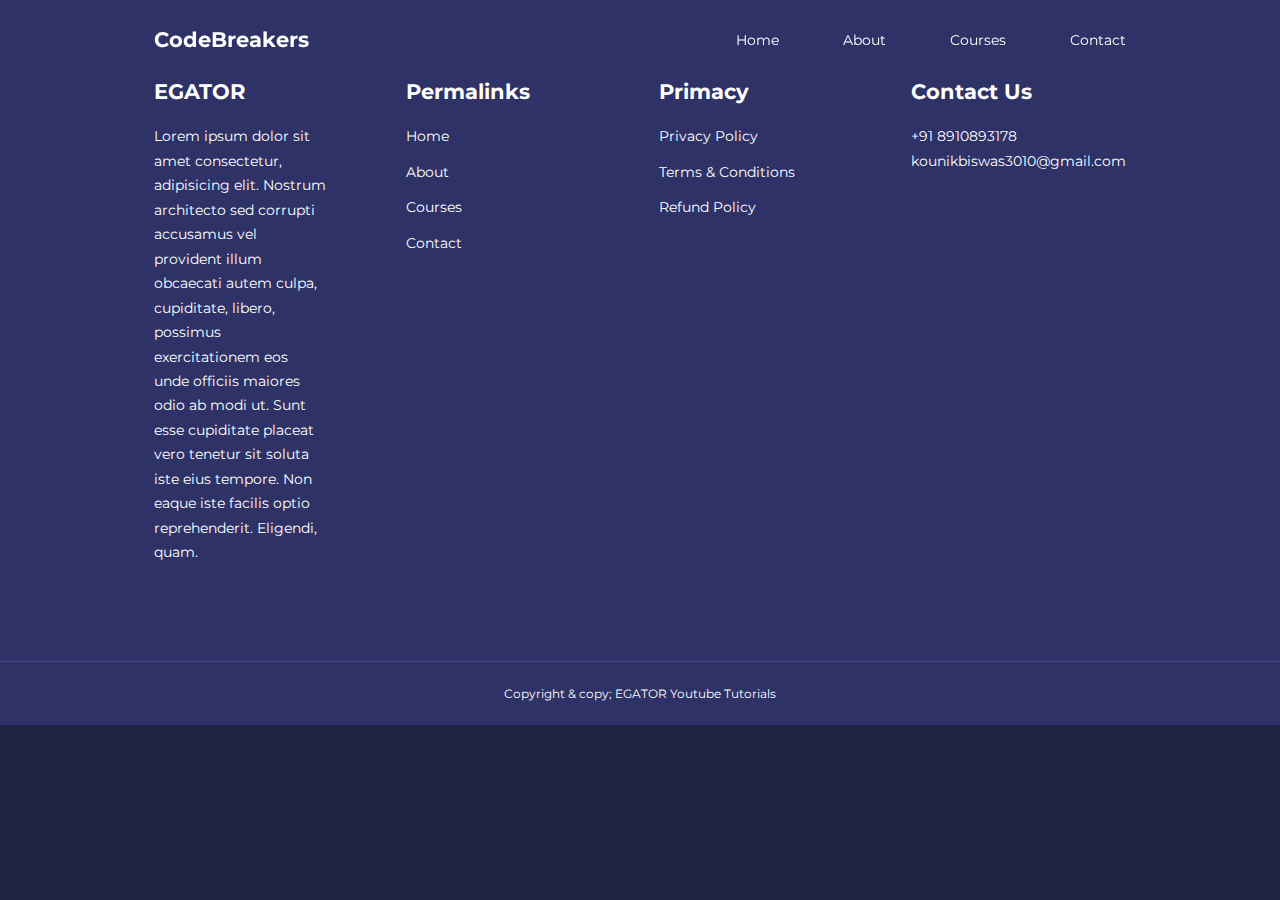
==== about.html @ e2b29040 "Educational Website" ====
<!DOCTYPE html>
<html lang="en">
<head>
    <meta charset="UTF-8">
    <meta name="viewport" content="width=device-width, initial-scale=1.0">
    
    <title>Educational Website</title>

     <!--Iconsout CDN-->

     <link rel="stylesheet" href="https://unicons.iconscout.com/release/v4.0.8/css/line.css">

     <!--Google Fonts (Montagu Slab)-->

     <link rel="preconnect" href="https://fonts.googleapis.com">
     <link rel="preconnect" href="https://fonts.gstatic.com" crossorigin>
     <link href="https://fonts.googleapis.com/css2?family=Montagu+Slab:opsz,wght@16..144,100..700&family=Montserrat:ital,wght@0,100..900;1,100..900&display=swap" rel="stylesheet">



  <link rel="stylesheet" href="./CSS/Styles.css">

</head>
<body>
       <nav>
        
         <div class="container nav_container">
            <a href="index.html"><h4>CodeBreakers</h4></a>
             <ul class="nav_menu">
                <li><a href="index.html">Home</a></li>
                <li><a href="about.html">About</a></li>
                <li><a href="courses.html">Courses</a></li>
                <li><a href="contact.html">Contact</a></li>
             </ul>
            <button id="open-menu-btn"><i class="uil uil-bars"></i></button>
            <button id="close-menu-btn"><i class="uil uil-multiply"></i></button>
         </div>
         
       </nav>
       
       <!--======================================== NAV BAR END ==========================================-->


   











       <footer class="footer">

        <div class="container footer_container">
  
          <div class="footer_1">
  
            <a href="index.html" class="footer_logo"><h4>EGATOR</h4></a>
  
            <p>
             Lorem ipsum dolor sit amet consectetur, adipisicing elit. Nostrum architecto sed corrupti accusamus vel provident illum obcaecati autem culpa, cupiditate,
              libero, possimus exercitationem eos unde officiis maiores odio ab modi ut. 
             Sunt esse cupiditate placeat vero tenetur sit soluta iste eius tempore. Non eaque iste facilis optio reprehenderit. Eligendi, quam.
            </p>
  
            </div>

  
            <div class="footer_2">
                    
              <h4>Permalinks</h4>
               <ul class="permalinks">
              <li><a href="index.html">Home</a></li>
              <li><a href="about.html">About</a></li>
              <li><a href="courses.html">Courses</a></li>
              <li><a href="contact.html">Contact</a></li>
  
              </ul>
  
            </div>
  
            <div class="footer_3">
             <h4>Primacy</h4>
  
             <ul class="privacy">
  
              <li><a href="#">Privacy Policy</a></li>
  
              <li><a href="#">Terms & Conditions</a></li>
  
              <li><a href="#">Refund Policy</a></li>
              
  
              </ul>
           </div>
  
  
           <div class="footer_4">
                 <h4>
                  Contact Us
                 </h4>
  
                 <div>
                  <p>+91 8910893178 </p>
                  <p>kounikbiswas3010@gmail.com</p>
                 </div>
  
  
            <ul class="footer_socials">
  
              <li>
                <a href="#"><i class="uil uil-facebook-f"></i></a>
              </li>
  
              <li>
                <a href="#"><i class="uil uil-instagram-alt"></i></a>
              </li>
  
              <li>
                <a href="#"><i class="uil uil-twitter"></i></a>
              </li>
  
              <li>
                <a href="#"><i class="uil uil-linkedin-alt"></i></a>
              </li>
  
            </ul>
  
            </div>
  
      </div>
  
      <div class="footer_copyright">
  
        <small>Copyright & copy; EGATOR Youtube Tutorials</small>
  
     </div>
  
  
      </footer>
  
  
  
     <script src="main.js"></script>
  
    
  
  
  
      
  </body>
  </html>
---- CSS/Styles.css ----
*
{
    margin:0;

    padding:0;

    border:0;

    outline:0;

    text-decoration:none;

    list-style:none;

    box-sizing: border-box;
}

:root
{
 --color-primary:#6c63ff;
 --color-success:#00bf8e;
 --color-warning:#f7c94b;
 --color-danger:#f75842;
 --color-danger-variant:rgba(247,88,66,0.4);
 --color-white:#fff;
 --color-light:rgba(255,255,255,0.7);
 --color-black:#000;
 --color-bg:#1f2641;
 --color-bg1:#2e3267;
 --color-bg2:#424890;

 --container-width-lg: 76%;
 --container-width-md: 90%;
 --container-width-sm: 94%;


--transition: all 400ms ease;

}

body
{
font-family: "Montserrat", sans-serif;

line-height:1.7;

color:var(--color-white);

background: var(--color-bg);

}

.container
{
    width:var(--container-width-lg);

    margin:0 auto;  /* 0 auto kora mane center e chole asbe automaticalyy*/
}

section
{
 padding: 6rem 0; /* 1 rem=16px eta kora hochhe responsiveness er jonno*/

}

section h2
{
   text-align:center;

   margin-bottom:4rem;

}


h1,h2,h3,h4,h5
{
    line-height:1.2;
}

h1
{
    font-size:2.4rem;
}

h2
{
    font-size:2rem;
}

h3
{
    font-size:1.6rem;
}

h4
{
    font-size:1.3rem;
}

a{
    color:var(--color-white);
}

img
{
    width:100%;

    display:block;

    object-fit:cover;

}

.btn
{
    display:inline-block;

    background:var(--color-white);

    color:var(--color-black);

    padding: 1rem 2rem;

    border:1px solid transparent;

    font-weight: 500;

    transition: var(--transition);
}

.btn:hover
{
 background:transparent;

 color:var(--color-white);

 border-color:var(--color-white);


}

.btn-primary
{
  background: var(--color-danger);

  color:var(--color-white);


}

/*================ NAVBAR ======================= */

nav
{
    background:transaprent;

    width:100vw; /* 100 viewport width*/
    
    height:5rem;

    position:fixed;

    top:0;

    z-index:11;

}
/* change navabr style using javascript */
.window-scroll
{
  background:var(--color-primary);
  
  box-shadow: 0 1rem 2rem rgba(0,0,0,0.2);

}

.nav_container
{
    height:100%;

    display:flex;

    justify-content:space-between;

    align-items:center;

}

nav button
{

    display:none;

}

.nav_menu
{
  display:flex;

  align-items:center;

  gap: 4rem;


}

.nav_menu a
{
   font-size:0.9rem;

}

.nav_menu a:hover
{

    color:var(--color-bg2);

    transition: var(--transition);


}

/* ===============Header===========*/

header
{

position:relative;

top:5rem;

overflow:hidden;

height:70vh;

margin-bottom:5rem;

}

.header_container
{
  display:grid;
 
 grid-template-columns: 1fr 1fr;

  align-items:center;

  gap:5rem;

  height:100%;


}

.header_left p
{
  margin:1rem 0 2.4rem;

}



/*=============================================== CATEGORIES ====================================== */

.categories
{

background:var(--color-bg1);

height:32rem;

}

.categories_left h1{

    line-height: 1;

    margin-bottom:  3rem;
}

.categories_container
{

    display:grid;

    grid-template-columns: 40% 60%;

    gap:4rem;
}

.categories_left
{
    margin-right:4rem;
}

.categories_left p
{
    margin:1rem 0 3rem;
}

.categories_right
{
    display:grid;
    grid-template-columns: repeat(3,1fr);
    gap:1.2rem;
}

.category
{
 background:var(--color-bg2);

 padding:2rem;

 border-radius: 2rem;

 transition:var(--transition);

}

.category:hover
{
 box-shadow:0 3rem 3rem rgba(0,0,0,0.3);

 z-index:1;


}

.category_icon
{
background:var(--color-primary);

padding:0.7rem;

border-radius:0.9rem;

}


.category:nth-child(2) .category_icon
{
  background:var(--color-danger);

  
}

.category:nth-child(3) .category_icon
{
  background:var(--color-success);

  
}

.category:nth-child(4) .category_icon
{
  background:var(--color-warning);

  
}

.category:nth-child(5) .category_icon
{
  background:var(--color-danger-variant);

  
}


.category h5
{
 margin: 2rem 0 1rem;

 }

.category p
{
    font-size:0.85rem;
}

/*=============================================== COURSES ====================================== */


.courses
{
    margin-top:20rem;

}

.courses_container
{
   display:grid;

   grid-template-columns: repeat(3,1fr);
  
   gap:2rem;

}

.course
{
   background:var(--color-bg1);

   text-align:center;

   border:1px solid transparent;

}

.course:hover
{
   background:transparent;
   
   border-color:var(--color-primary);

   transition:var(--transition);
}

.course_Info
{
    margin:2rem;
}

.course_Info p
{
    margin:1.2rem 0 2rem;

    font-size: 0.9rem;;
}


/*=============================================== FAQS ====================================== */

.faqs
{
    background:var(--color-bg1);

    box-shadow: inset 0 0 3rem rgba(0,0,0,0.5); /* inset mane inside shadow porbe inset na dile bire sahdow porbe*/
}

.faqs_container
{
   display:grid;

   grid-template-columns: repeat(2,1fr);

   gap:1rem;

}

.faq
{
    padding:2rem;

    display:flex;

    align-items:center;

    gap:1.4rem;

    height:fit-content;

    background:var(--color-primary);

    cursor:pointer;
}


.faq h4
{
    font-size:1rem;

    line-height:2.2;
}

.faq_icon
{
   align-self:flex-start; /* align-self basically align-items ke ovverride kore,mane align-self jokhoni flex-start korchi tokhoni eta vertically opre chole jachhe 
                            mane jokhon align-self korini tokhon "+" majhkhane chilo akhn opore chole jachhe*/

 font-size:1.2rem;

}

.faq p
{
  padding-top:0.8rem;

  display:none;
}

.faq.open p
{
    display:block;
}

/*=============================================== TESTIMONIALS ====================================== */


.testimonials_container
{
   overflow-x: hidden;

   position:relative;

   margin-bottom:5rem;
}

.testimonial
{
    padding-top:2rem;


}

.avatar
{
    width:6rem;

    height:6rem;

    border-radius:50%;

    overflow:hidden;

    margin:0 auto 1rem;

    border:1rem solid var(--color-bg1);
}

.testimonial_info
{
    text-align:center;
}

.testimonial_body
{
    background:var(--color-primary);

    padding:2rem;

    margin-top:3rem;

    position:relative;
}

.testimonial_body::before
{
 content:"";

 display:block;

 background:linear-gradient(135deg,transparent,var(--color-primary),var(--color-primary),var(--color-primary));

 width:3rem;

 height:3rem;

 position:absolute;

 left:50%;

 top:-1.5rem;

 transform:rotate(45deg);
}


/*=============================================== FOOTERS ====================================== */

.footer
{
background:var(--color-bg1);

padding-top: 5rem;

font-size:0.9rem;

}

.footer_container
{
    display:grid;

    grid-template-columns: repeat(4,1fr);

    gap:5rem;
}

.footer_container> div h4
{
    margin-bottom:1.2rem;

}

.footer_1 p
{
    margin: 1rem 0 2rem;
}

footer ul li
{
margin-bottom:0.7rem;

}

footer ul li a:hover
{
    text-decoration:underline;
}

.footer_socials
{
    display:flex;
    gap:1rem;
    font-size:1.2 rem;
    margin-top:2rem;
}

.footer_copyright
{
    text-align:center;
    margin-top:4rem;
    padding:1.2rem  0;
    border-top:1px solid var(--color-bg2);
}


/*========================== MEDIA QUERIES (TABLETS) ======================== */

@media screen and (max-width:1024px)
{
    .container
    {
        width:var(--container-width-md);
    }

    h1 
    {
        font-size:2.2rem;
    }

    h2 
    {
        font-size:1.7rem;
    }

    h3 
    {
        font-size:1.4rem;
    }

    h4 
    {
        font-size:1.2rem;
    }

    /*============================NAVBAR===============*/

    nav button 
    {
        display:inline-block;
        background:transparent;
        font-size:1.8rem;
        color:var(--color-white);
        cursor:pointer;
    }

    nav button#close-menu-btn
    {
        display:none;
    }

    .nav_menu{
        position:fixed;
        top:5rem;
        right:5%;
        height:fit-content;
        width: 18rem;
        flex-direction:column;
        gap:0;
        display:none;
        
        
    }

    .nav_menu li 
    {
        width:100%;
        height: 5.8rem;
        animation: animateNavItems 1s linear forwards;
        transform-origin:top right;
        opacity:0;

    }

    .nav_menu li:nth-child(2)
    {
       animation-delay:200ms;
    }

    .nav_menu li:nth-child(3)
    {
       animation-delay:400ms;
    }

    .nav_menu li:nth-child(4)
    {
       animation-delay:600ms;
    }

    


    @keyframes animateNavItems
    {
        0%
        {
            transform:rotateZ(-90deg) rotateX(90deg) scale(0.1);
        }
        100%
        {
            transform: rotateZ(0) rotateX(0) scale(1);
            opacity:1;
            
        }
    }

    .nav_menu li a 
    {
        background:var(--color-primary);
        box-shadow: -4rem 6rem 10rem rgba(0,0,0,0.5);
        width:100%;
        height:100%;
        display:grid;
        place-items:center;
    }

    .nav_menu li a :hover
    {
        background:var(--color-bg2);
        color: var(--color-white);

    }


/*============================   HEADER     ===============*/

header
{
 height:52vh;
 margin-bottom:4rem;

}

.header_container
{
   gap:0;
   padding-bottom: 3rem;

}

/*============================CATEGORIES===============*/

.categories{
    height:auto;
}
.categories_container
{
    grid-template-columns: 1fr;
    gap:3rem;
}

.categories_left
{
  margin-right:0;
}

/*============================ POPULAR COURSES ===============*/

.courses
{
    margin-top:0;
}

.courses_container{
    grid-template-columns: 1fr 1fr;
}


/*============================ FAQS  ===============*/

.faqs_container
{
    grid-template-columns: 1fr;
}

.faq
{
    padding:1.5rem;
}

/*============================ FOOTER ===============*/

.footer_container
{
    grid-template-columns: 1fr 1fr;
}

}
/*========================= MEDIA QUERIES (PHONES) ============================= */

@media  screen and (max-width:600px)
{
 .container
 {
    width:var(--container-width-sm);

 }

 /*=========================Navbar ============================= */

 .nav_menu
 {
    right:3%;
 }

 /*========================= HEADER ============================= */

 header
 {
    height:100vh;

 }

 .header_container 
 {
    grid-template-columns: 1fr;
    text-align:center;
    margin-top: 0;
 }

 .header_left p
{
    margin-bottom:1.3rem;
}

/*========================= CATEGORIES ============================= */

.categories_right 
{
    grid-template-columns: 1fr 1fr ;
    gap:0.7rem;
}

.category
{
    padding:1rem;
    border-radius: 1rem;
}

.category_icon
{
    margin-top:4px;
    display:inline-block;
}

}
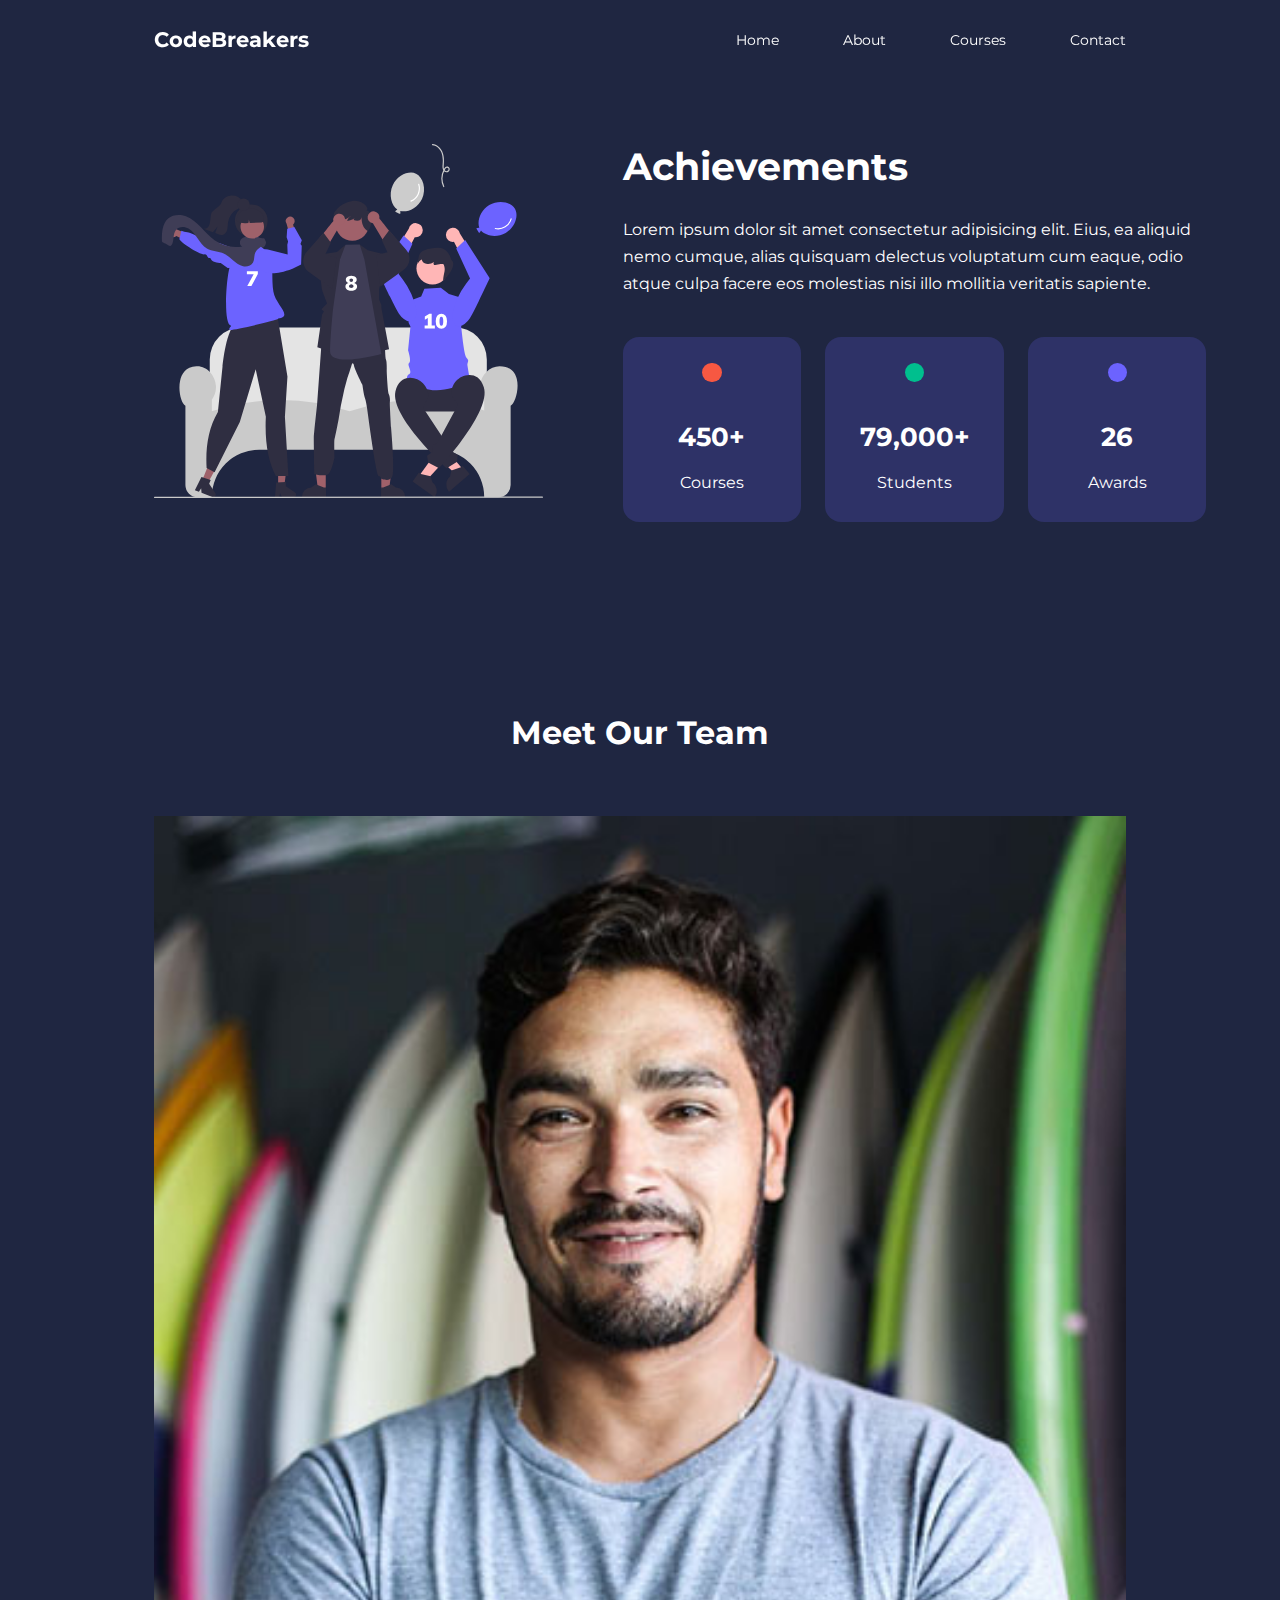
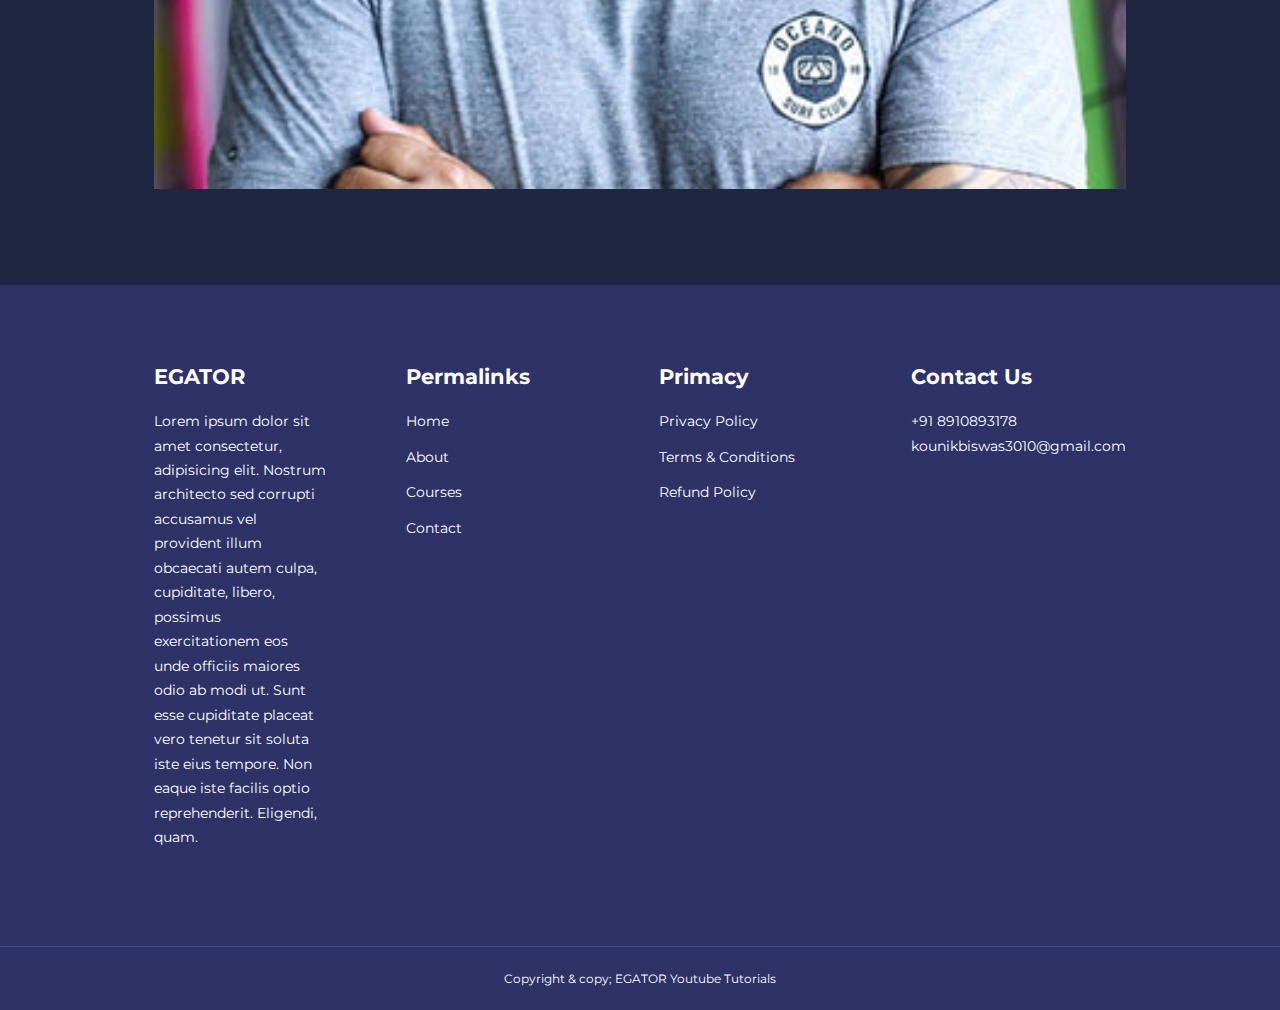
==== commit 442c4ec8: "Changes 1" ====
--- a/about.html
+++ b/about.html
@@ -19,6 +19,7 @@
 
 
   <link rel="stylesheet" href="./CSS/Styles.css">
+  <link rel="stylesheet" href="./CSS/about.css">
 
 </head>
 <body>
@@ -41,7 +42,108 @@
        <!--======================================== NAV BAR END ==========================================-->
 
 
-   
+
+          <section class="about_achievements">
+
+             <div class="container about_achievements-container">
+
+              <div class="about_achievements-left">
+                <img src="./images/about achievements.svg">
+              </div>
+
+
+              <div class="about_achievements-right">
+                   <h1>Achievements</h1>
+                   <p>
+                    Lorem ipsum dolor sit amet consectetur adipisicing elit. Eius, ea aliquid nemo cumque, alias quisquam delectus 
+                    voluptatum cum eaque, odio atque culpa facere eos molestias nisi illo mollitia veritatis sapiente.
+                   </p>
+
+                   <div class="achievements_cards">
+
+                    <article class="achievements_card">
+
+                      <span class="achievement_icon">
+
+                        <i class="uil uil-video"></i>
+
+                      </span>
+                       <h3>450+</h3>
+                       <P>Courses</P>
+
+                   </article>
+
+
+
+                   <article class="achievements_card">
+
+                    <span class="achievement_icon">
+
+                      <i class="uil uil-users-alt"></i>
+
+                    </span>
+                     <h3>79,000+</h3>
+                     <P>Students</P>
+
+                 </article>
+
+
+
+                 <article class="achievements_card">
+
+                  <span class="achievement_icon">
+
+                    <i class="uil uil-award"></i>
+
+                  </span>
+                   <h3>26</h3>
+                   <P>Awards</P>
+
+               </article>
+
+
+
+
+
+                   </div>
+
+              </div>
+             
+            
+            </div>
+
+
+          </section>
+
+
+
+<!--======================================== ACHIEVEMENT END ==========================================-->
+
+
+     <section class="team">
+
+      <h2>Meet Our Team</h2>
+
+      <div class="container team_container">
+       
+          <article class="team_member">
+
+            <div class="team_member-image">
+                    
+                  <img src="/images/tm1.jpg">
+            </div>
+
+             
+          
+          </article>
+
+        
+      </div>
+
+     </section>
+
+
+
 
 
 
@@ -144,6 +246,7 @@
       </footer>
   
   
+      
   
      <script src="main.js"></script>
   
--- a/CSS/Styles.css
+++ b/CSS/Styles.css
@@ -864,4 +864,44 @@
     display:inline-block;
 }
 
+/*========================= POPULAR COURSES =======================*/
+.course_containter 
+{
+    grid-template-columns: 1fr;
+}
+
+/*========================= Testimonials =======================*/
+
+.testimonial_body{
+    padding:1.2rem;
+}
+
+/*========================= FOOTER =======================*/
+
+.footer_container
+{
+    grid-template-columns: 1fr;
+    text-align:center;
+    gap:2rem;
+}
+
+.footer_1p
+{
+    margin:1rem auto;   
+}
+
+.footer_socials
+{
+    justify-content:center;
+    
+}
+
+
+
+
+
+
+
+
+
 }--- a/CSS/about.css
+++ b/CSS/about.css
@@ -0,0 +1,67 @@
+/*========================= ACHIEVEMENTS ====================== */
+
+.about_achievements
+{
+ margin-top:3rem;
+}
+
+.about_achievements-container
+{
+    display:grid;
+    grid-template-columns: 40% 60%;
+    gap:5rem;
+}
+
+.about_achievements-right>p
+{
+    margin:1.6rem 0 2.5rem;
+}
+
+.achievements_cards
+{
+    display:grid;
+    grid-template-columns: repeat(3,1fr);
+    gap:1.5rem;
+}
+
+.achievements_card
+{
+    background:var(--color-bg1);
+    padding:1.6rem;
+    border-radius:1rem;
+    text-align:center;
+    transition:var(--transition);
+
+}
+
+.achievements_card:hover{
+    background:var(--color-bg2);
+    box-shadow:0 3rem 3rem rgba(0,0,0,0.3);
+}
+
+.achievement_icon
+{
+    background:var(--color-danger);
+    padding:0.6rem;
+    border-radius:1rem;
+    display:inline-block;
+    margin-bottom:2rem;
+    font-size:2rem;
+}
+
+.achievements_card:nth-child(2) 
+.achievement_icon
+{
+    background: var(--color-success);
+}
+
+.achievements_card:nth-child(3) 
+.achievement_icon
+{
+    background: var(--color-primary);
+}
+
+.achievements_card p
+{
+    margin-top:1rem;
+}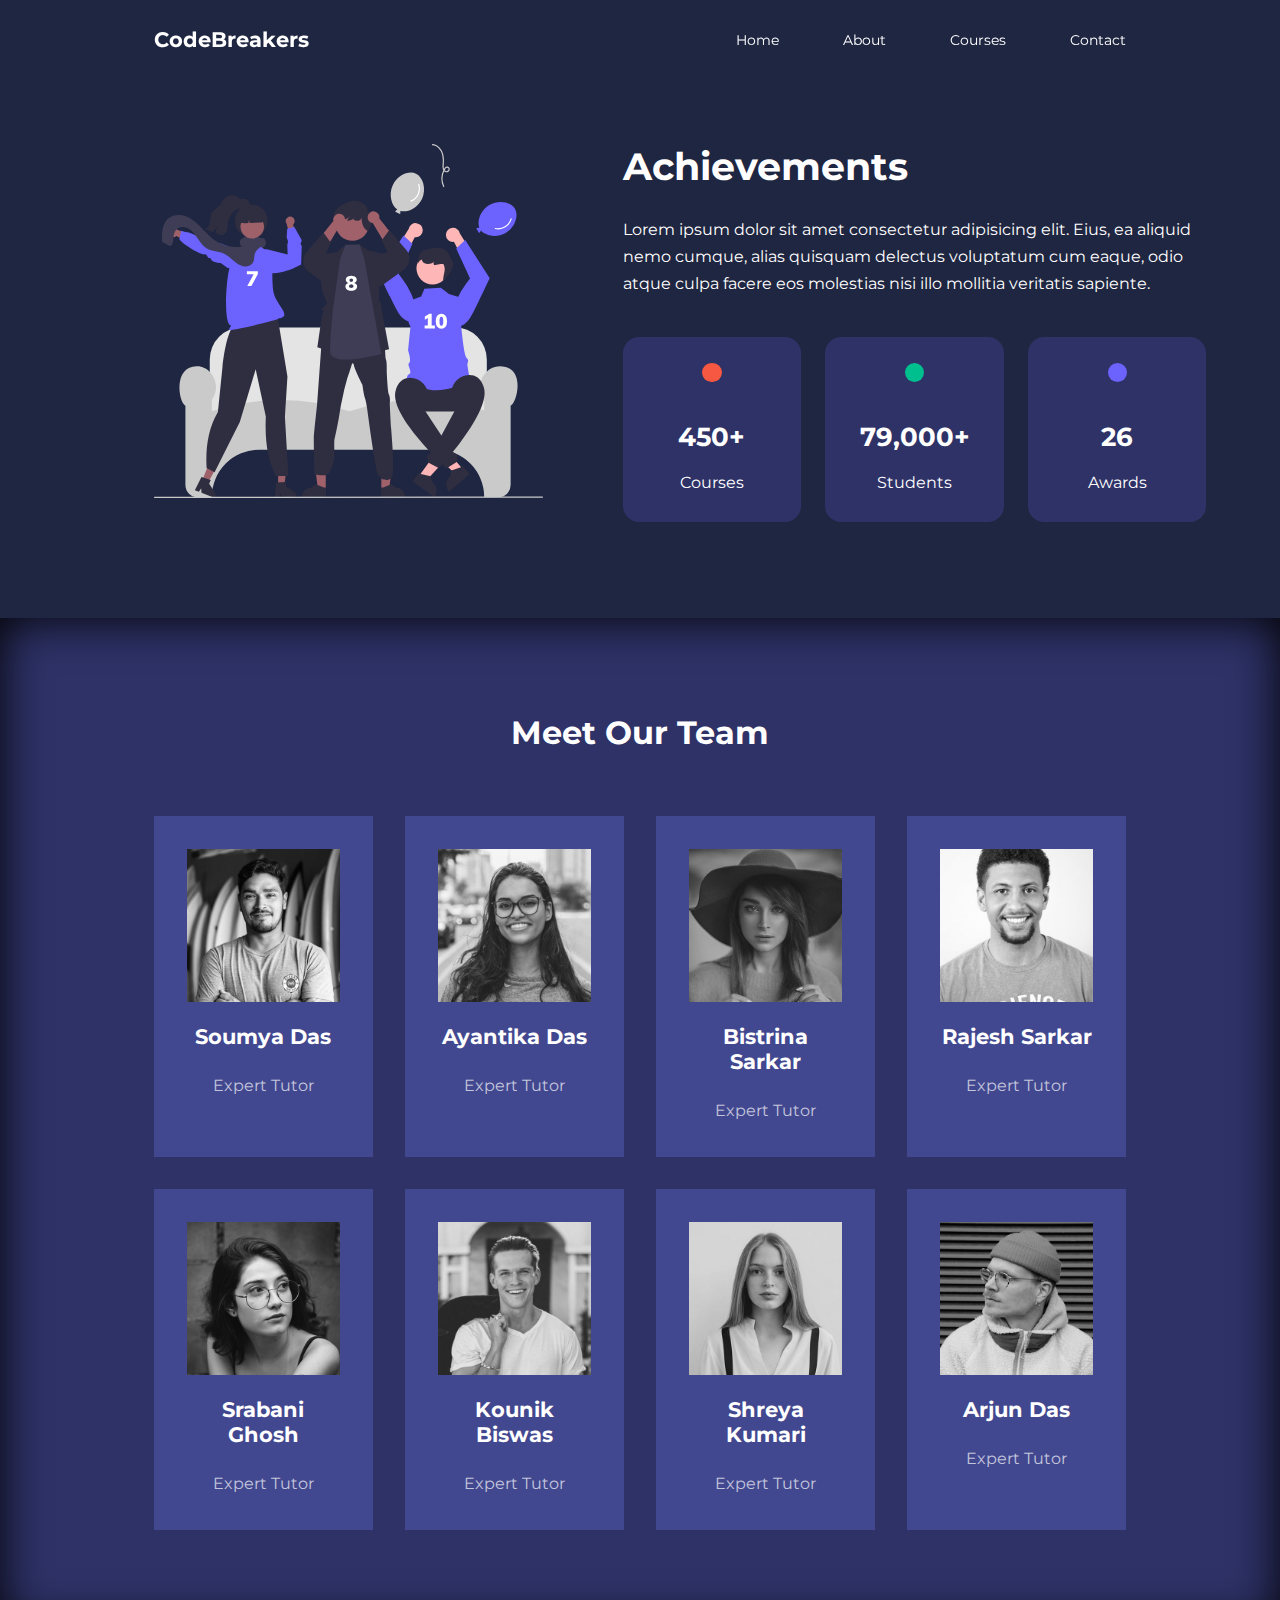
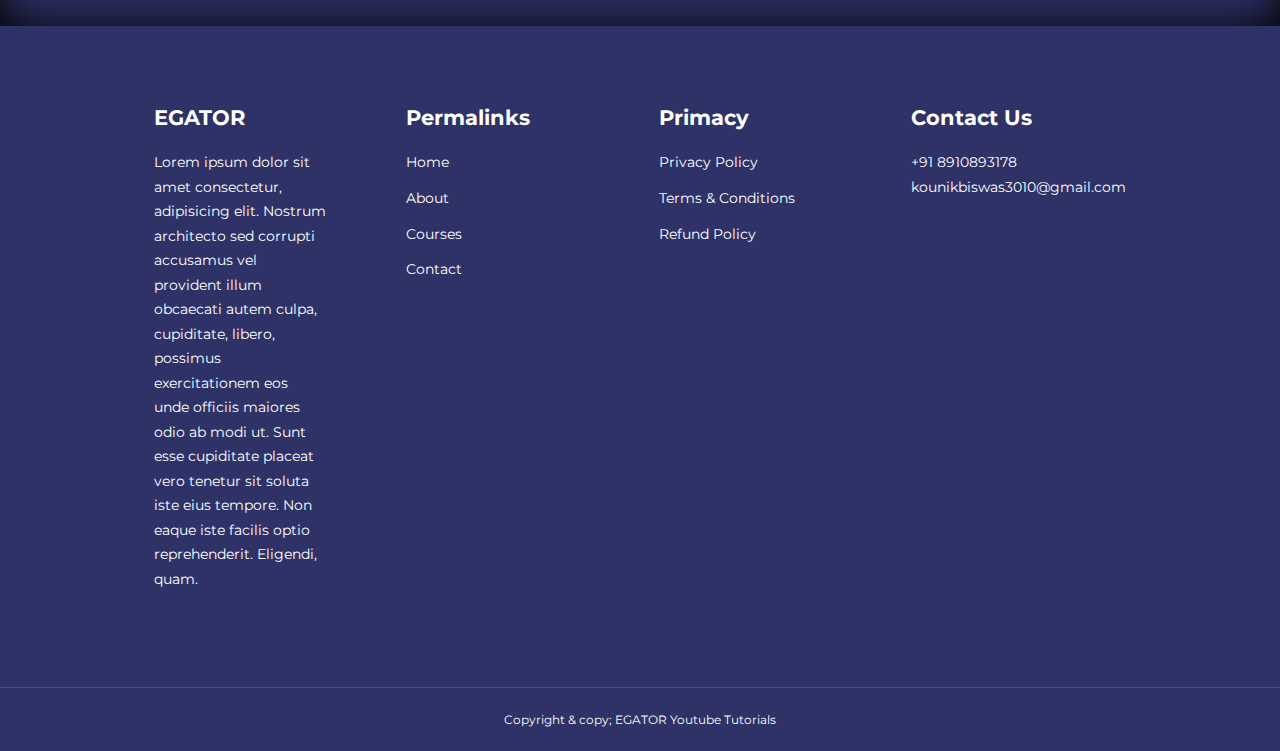
==== commit 0d6bd50f: "changes second times" ====
--- a/about.html
+++ b/about.html
@@ -133,11 +133,190 @@
                   <img src="/images/tm1.jpg">
             </div>
 
-             
-          
-          </article>
-
-        
+              <div class="team_member-info">
+                <h4>Soumya Das</h4>
+                <p>Expert Tutor</p>
+              </div>  
+              
+              <div class="team_member-socials">
+                <a href="https://instagram.com" target="_blank"><i class="uil uil-instagram"></i></a>
+                <a href="https://twitter.com"><i class="uil uil-twitter-alt"></i></a>
+                <a href="https://linkedin.com"><i class="uil uil-linkedin-alt"></i></a>
+              
+
+              </div>
+          
+          </article>  <!--Team member 1 end -->
+
+
+
+          <article class="team_member">
+
+            <div class="team_member-image">
+                    
+                  <img src="/images/tm2.jpg">
+            </div>
+
+              <div class="team_member-info">
+                <h4>Ayantika Das</h4>
+                <p>Expert Tutor</p>
+              </div>  
+              
+              <div class="team_member-socials">
+                <a href="https://instagram.com" target="_blank"><i class="uil uil-instagram"></i></a>
+                <a href="https://twitter.com"><i class="uil uil-twitter-alt"></i></a>
+                <a href="https://linkedin.com"><i class="uil uil-linkedin-alt"></i></a>
+              
+
+              </div>
+          
+          </article>  <!--Team member 2 end -->
+
+
+
+          <article class="team_member">
+
+            <div class="team_member-image">
+                    
+                  <img src="/images/tm3.jpg">
+            </div>
+
+              <div class="team_member-info">
+                <h4>Bistrina Sarkar</h4>
+                <p>Expert Tutor</p>
+              </div>  
+              
+              <div class="team_member-socials">
+                <a href="https://instagram.com" target="_blank"><i class="uil uil-instagram"></i></a>
+                <a href="https://twitter.com"><i class="uil uil-twitter-alt"></i></a>
+                <a href="https://linkedin.com"><i class="uil uil-linkedin-alt"></i></a>
+              
+
+              </div>
+          
+          </article>   <!--Team member 3 end -->
+
+
+          <article class="team_member">
+
+            <div class="team_member-image">
+                    
+                  <img src="/images/tm4.jpg">
+            </div>
+
+              <div class="team_member-info">
+                <h4>Rajesh Sarkar</h4>
+                <p>Expert Tutor</p>
+              </div>  
+              
+              <div class="team_member-socials">
+                <a href="https://instagram.com" target="_blank"><i class="uil uil-instagram"></i></a>
+                <a href="https://twitter.com"><i class="uil uil-twitter-alt"></i></a>
+                <a href="https://linkedin.com"><i class="uil uil-linkedin-alt"></i></a>
+              
+
+              </div>
+          
+          </article>   <!--Team member 4 end -->
+
+
+          <article class="team_member">
+
+            <div class="team_member-image">
+                    
+                  <img src="/images/tm5.jpg">
+            </div>
+
+              <div class="team_member-info">
+                <h4>Srabani Ghosh</h4>
+                <p>Expert Tutor</p>
+              </div>  
+              
+              <div class="team_member-socials">
+                <a href="https://instagram.com" target="_blank"><i class="uil uil-instagram"></i></a>
+                <a href="https://twitter.com"><i class="uil uil-twitter-alt"></i></a>
+                <a href="https://linkedin.com"><i class="uil uil-linkedin-alt"></i></a>
+              
+
+              </div>
+          
+          </article>   <!--Team member 5 end -->
+
+          
+          
+          <article class="team_member">
+
+            <div class="team_member-image">
+                    
+                  <img src="/images/tm6.jpg">
+            </div>
+
+              <div class="team_member-info">
+                <h4>Kounik Biswas</h4>
+                <p>Expert Tutor</p>
+              </div>  
+              
+              <div class="team_member-socials">
+                <a href="https://instagram.com" target="_blank"><i class="uil uil-instagram"></i></a>
+                <a href="https://twitter.com"><i class="uil uil-twitter-alt"></i></a>
+                <a href="https://linkedin.com"><i class="uil uil-linkedin-alt"></i></a>
+              
+
+              </div>
+          
+          </article>   <!--Team member 6 end -->
+
+
+
+          
+
+          <article class="team_member">
+
+            <div class="team_member-image">
+                    
+                  <img src="/images/tm7.jpg">
+            </div>
+
+              <div class="team_member-info">
+                <h4>Shreya Kumari</h4>
+                <p>Expert Tutor</p>
+              </div>  
+              
+              <div class="team_member-socials">
+                <a href="https://instagram.com" target="_blank"><i class="uil uil-instagram"></i></a>
+                <a href="https://twitter.com"><i class="uil uil-twitter-alt"></i></a>
+                <a href="https://linkedin.com"><i class="uil uil-linkedin-alt"></i></a>
+              
+
+              </div>
+          
+          </article>   <!--Team member 7 end -->
+
+
+
+          <article class="team_member">
+
+            <div class="team_member-image">
+                    
+                  <img src="/images/tm8.jpg">
+            </div>
+
+              <div class="team_member-info">
+                <h4>Arjun Das</h4>
+                <p>Expert Tutor</p>
+              </div>  
+              
+              <div class="team_member-socials">
+                <a href="https://instagram.com" target="_blank"><i class="uil uil-instagram"></i></a>
+                <a href="https://twitter.com"><i class="uil uil-twitter-alt"></i></a>
+                <a href="https://linkedin.com"><i class="uil uil-linkedin-alt"></i></a>
+              
+
+              </div>
+          
+          </article>   <!--Team member 8 end -->
+
+
       </div>
 
      </section>
@@ -145,7 +324,7 @@
 
 
 
-
+<!--======================================== TEAM MEMEBER SECTION  ==========================================-->
 
 
 
--- a/CSS/about.css
+++ b/CSS/about.css
@@ -64,4 +64,87 @@
 .achievements_card p
 {
     margin-top:1rem;
-}+}
+
+/*================ team ===============*/
+
+.team 
+{
+    background: var(--color-bg1);
+    box-shadow: inset 0 0 3rem black;
+}
+
+.team_container
+{
+    display:grid;
+    grid-template-columns: repeat(4,1fr);
+    gap:2rem;
+    
+}
+
+.team_member
+{
+    background:var(--color-bg2);
+    padding:2rem;
+    border:1px solid transparent;
+    transition: var(--transition);
+    position:relative;
+    overflow:hidden; /* overflow hidden korar karon holo jokhon amra team meber e hover korchi right side er team member gulor double kore dakha 
+                        jachhe tai hidden kora holo*/
+}
+
+.team_member:hover
+{
+ background:transparent;
+ border-color:var(--color-primary);
+}
+
+.team_member-image img
+{
+    filter:saturate(0);
+
+}
+
+.team_member:hover img
+{
+    filter:saturate(1);
+}
+
+.team_member-info *
+{
+  text-align:center;
+  margin-top:1.4rem;
+}
+
+.team_member-info p
+{
+    color:var(--color-light);
+}
+
+.team_member-socials 
+{
+  position:absolute;
+  top: 50%;
+  right:-100%; /* jar jonno prothome social media platform gulo akdm negative chole jabe mane pechpne chole jachhe image er
+                        mane dakhai jeb na */
+   display:flex;
+  flex-direction:column;
+  background:var(--color-primary);
+  border-radius: 1rem 0 0 1rem;
+  box-shadow: -2rem 0 2rem rgba(0,0,0,0.3);
+   transition:var(--transition);
+}
+
+
+.team_member-socials a
+{
+   
+   padding:1rem;
+}
+
+.team_member:hover .team_member-socials
+{
+    right:0; /* jokhon ami hover korbo tokhon social gulo akdm right 0 te asbe amne original position e tokhon dakha jabe  */
+}
+
+/*================= MEDIA QUERIES (TABLETS) ======================*/
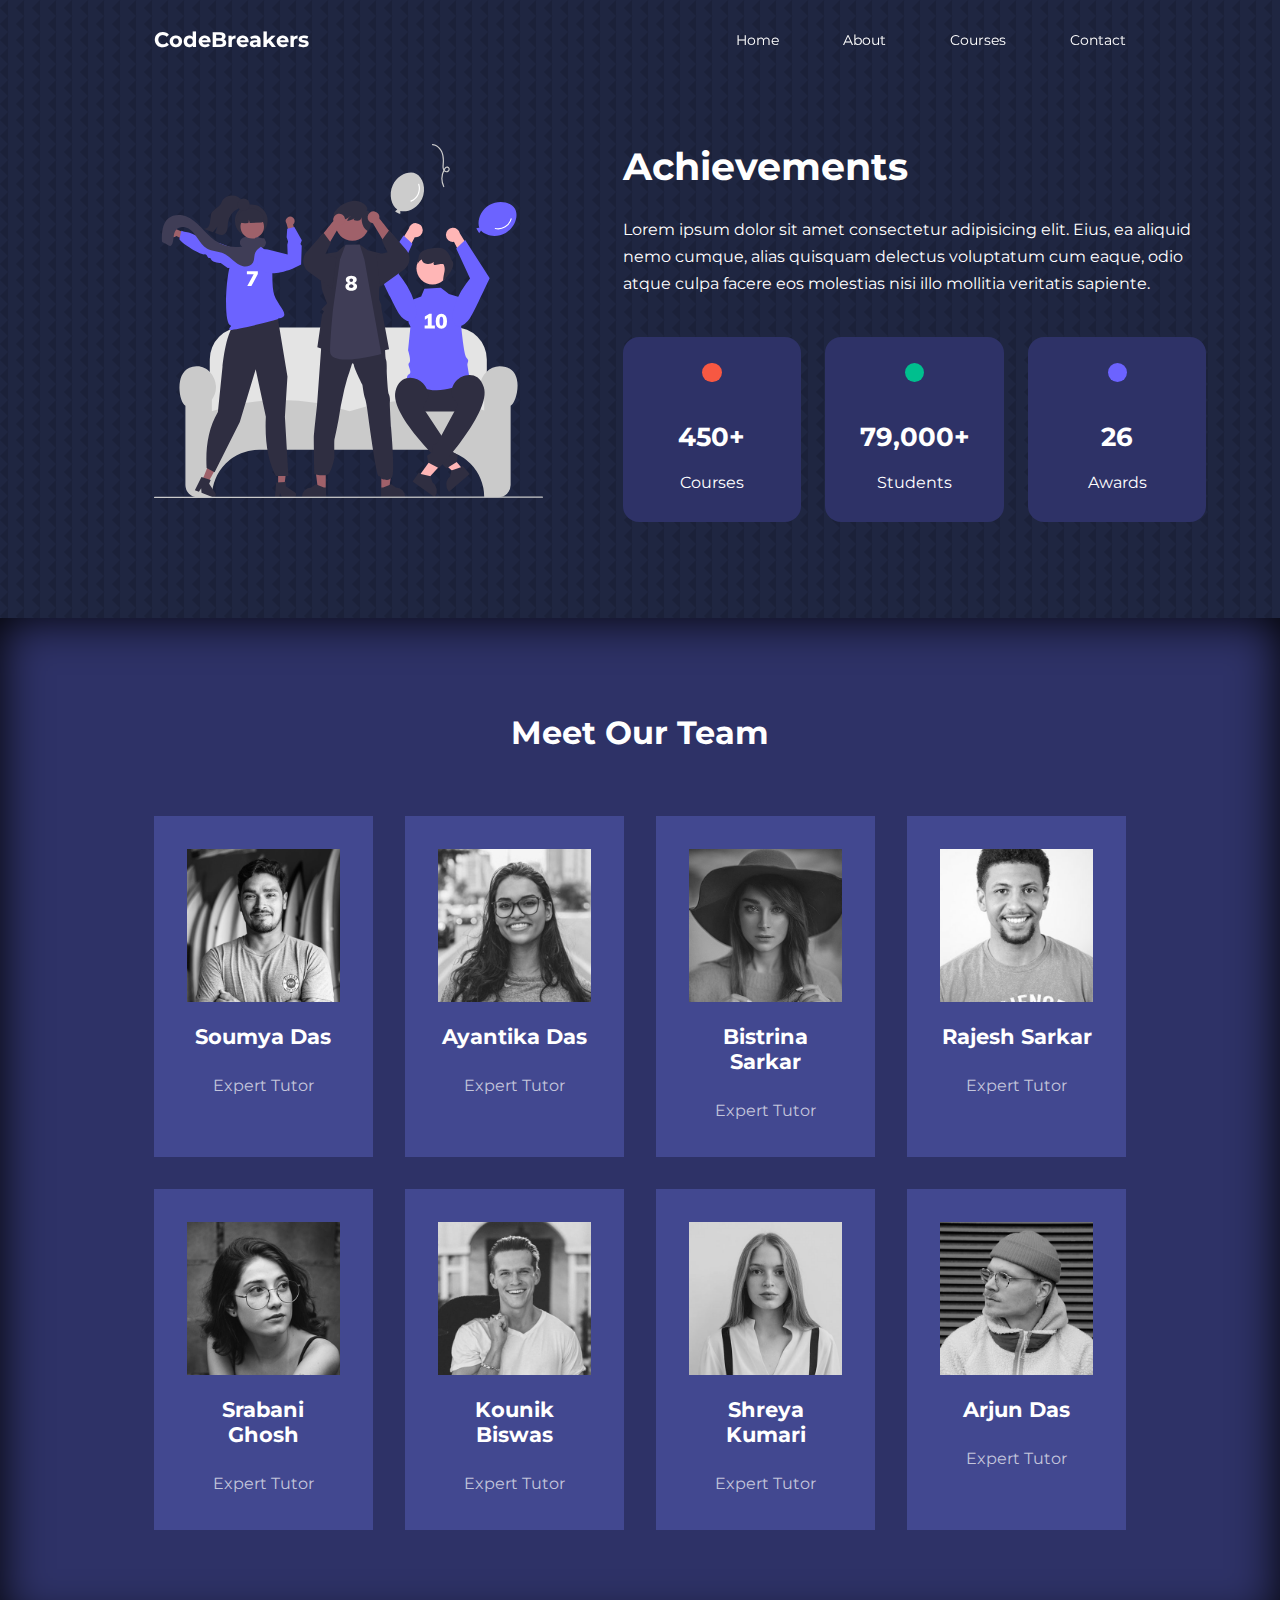
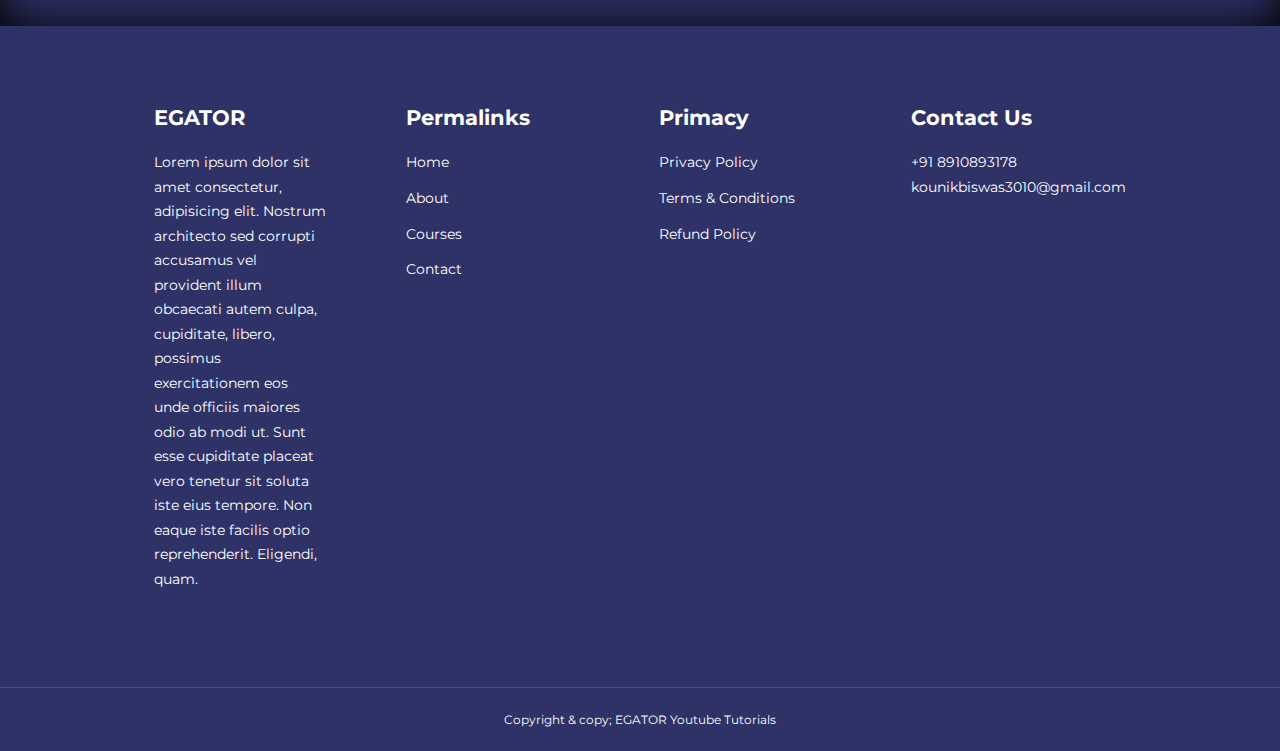
==== commit c67b5acd: "it is my final changes" ====
--- a/about.html
+++ b/about.html
@@ -20,6 +20,14 @@
 
   <link rel="stylesheet" href="./CSS/Styles.css">
   <link rel="stylesheet" href="./CSS/about.css">
+
+  <style>
+    body
+    {
+      background-image: url("./images/bg-texture.png");
+    }
+  </style>
+
 
 </head>
 <body>
@@ -130,7 +138,7 @@
 
             <div class="team_member-image">
                     
-                  <img src="/images/tm1.jpg">
+                  <img src="./images/tm1.jpg">
             </div>
 
               <div class="team_member-info">
@@ -154,7 +162,7 @@
 
             <div class="team_member-image">
                     
-                  <img src="/images/tm2.jpg">
+                  <img src="./images/tm2.jpg">
             </div>
 
               <div class="team_member-info">
@@ -178,7 +186,7 @@
 
             <div class="team_member-image">
                     
-                  <img src="/images/tm3.jpg">
+                  <img src="./images/tm3.jpg">
             </div>
 
               <div class="team_member-info">
@@ -201,7 +209,7 @@
 
             <div class="team_member-image">
                     
-                  <img src="/images/tm4.jpg">
+                  <img src="./images/tm4.jpg">
             </div>
 
               <div class="team_member-info">
@@ -224,7 +232,7 @@
 
             <div class="team_member-image">
                     
-                  <img src="/images/tm5.jpg">
+                  <img src="./images/tm5.jpg">
             </div>
 
               <div class="team_member-info">
@@ -248,7 +256,7 @@
 
             <div class="team_member-image">
                     
-                  <img src="/images/tm6.jpg">
+                  <img src="./images/tm6.jpg">
             </div>
 
               <div class="team_member-info">
@@ -274,7 +282,7 @@
 
             <div class="team_member-image">
                     
-                  <img src="/images/tm7.jpg">
+                  <img src="./images/tm7.jpg">
             </div>
 
               <div class="team_member-info">
@@ -298,7 +306,7 @@
 
             <div class="team_member-image">
                     
-                  <img src="/images/tm8.jpg">
+                  <img src="./images/tm8.jpg">
             </div>
 
               <div class="team_member-info">
--- a/CSS/about.css
+++ b/CSS/about.css
@@ -148,3 +148,70 @@
 }
 
 /*================= MEDIA QUERIES (TABLETS) ======================*/
+
+@media screen and (max-width:1024px)
+{
+    
+    .about_achievements
+    {
+        margin-top:2rem;
+    }
+    
+    .about_achievements-container
+    {
+        grid-template-columns: 1fr;
+        gap: 4rem;
+    }
+
+    .about_achievements-left
+    {
+        width:80%;
+
+        margin: 0 auto;
+    }
+
+    .team_container
+    {
+        grid-template-columns: repeat(3,1fr);
+    }
+
+    .team_member 
+    {
+        padding:1rem;
+    }
+
+
+
+}
+
+
+/*================= MEDIA QUERIES (PHONES) ======================*/
+
+@media screen and (max-width:600px)
+{
+.achievements_cards
+{
+    grid-template-columns: 1fr 1fr;
+    gap:0.7rem;
+}
+
+.team_container
+{
+    grid-template-columns: 1fr 1fr;
+    gap:0.7rem;
+}
+
+.team_member
+{
+    padding: 0;
+}
+
+.team_memeber p 
+{
+    margin-bottom: 1.5rem;
+}
+
+}
+
+
+
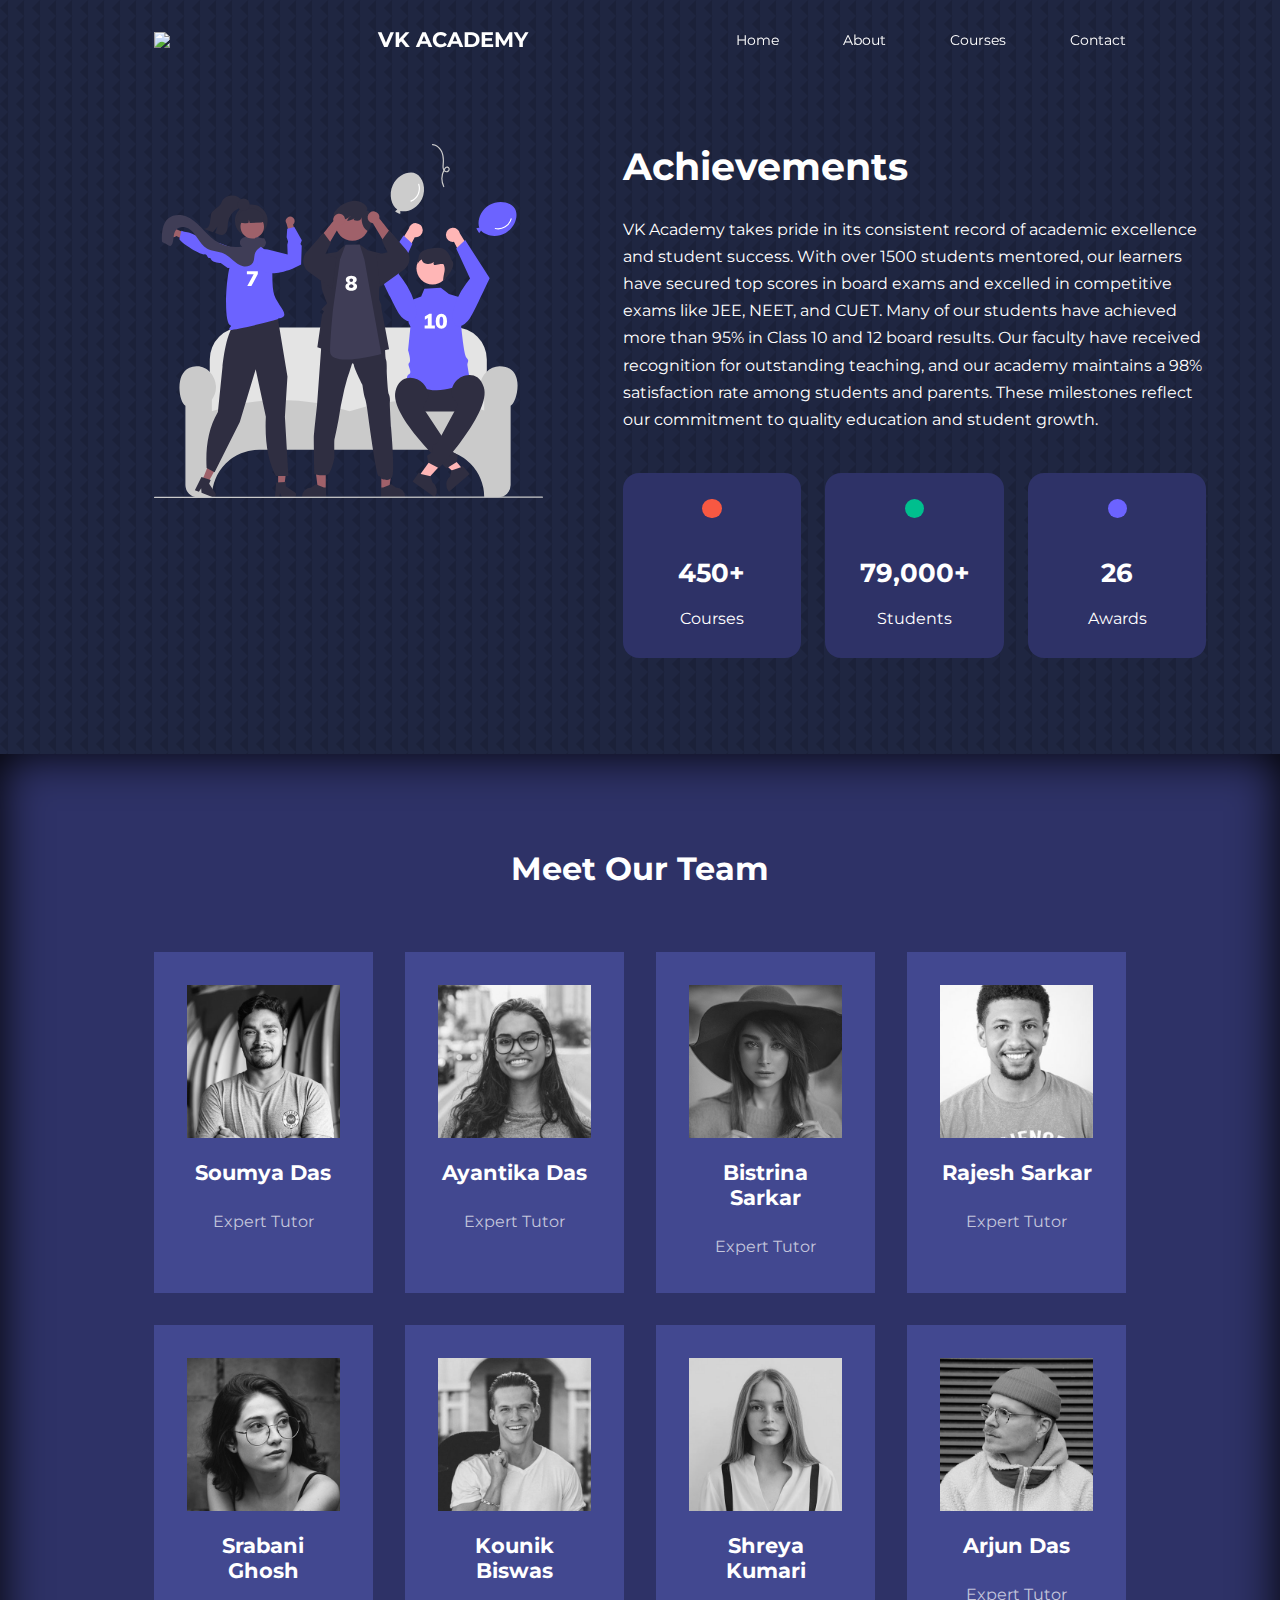
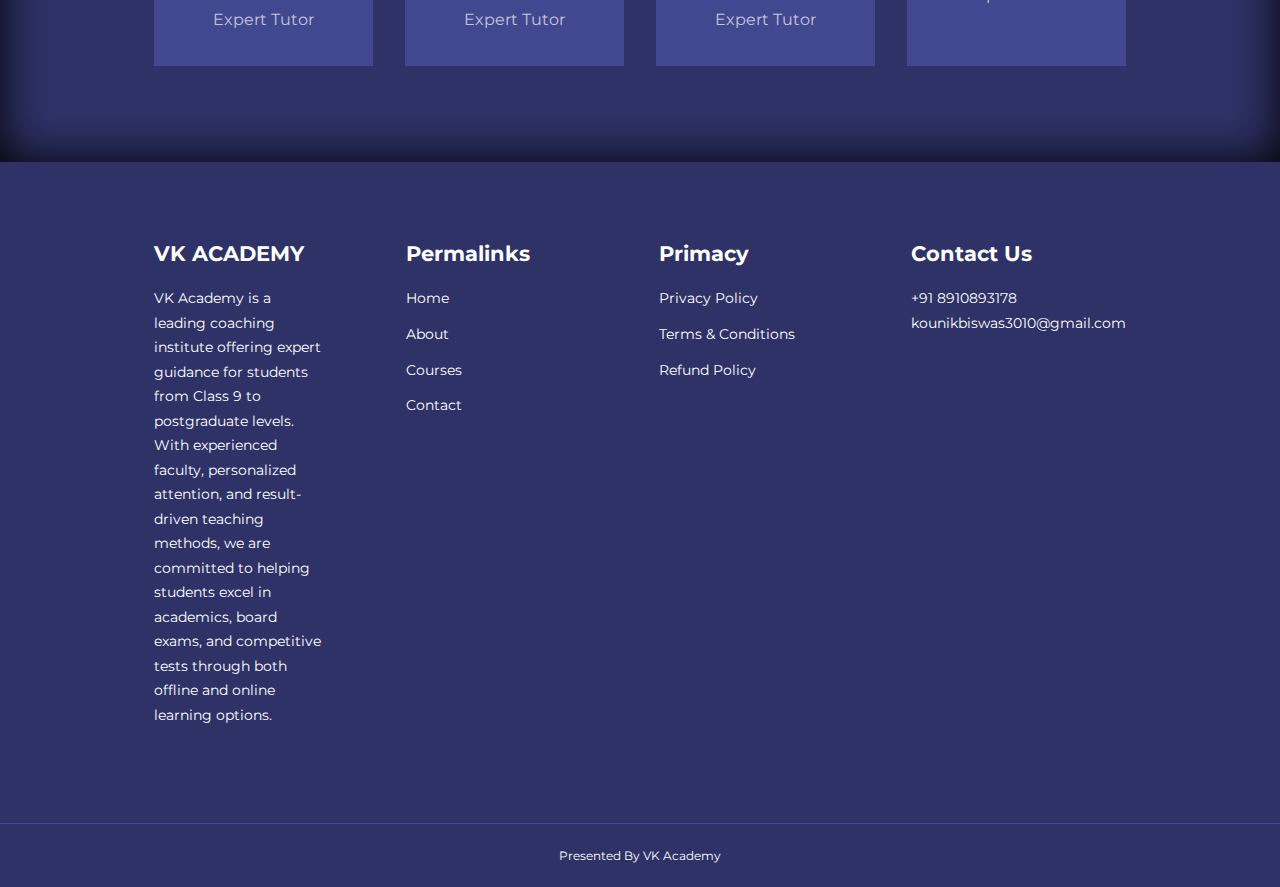
==== commit 75d0659a: "Update about.html" ====
--- a/about.html
+++ b/about.html
@@ -34,7 +34,12 @@
        <nav>
         
          <div class="container nav_container">
-            <a href="index.html"><h4>CodeBreakers</h4></a>
+
+          <div class="logo">
+            <a href="index.html"> <img src="./images/VK ACADEMY LOGO.jpg"></a>
+        </div>
+          
+     <a href="index.html" class="academy_name"><h4>VK ACADEMY</h4></a>
              <ul class="nav_menu">
                 <li><a href="index.html">Home</a></li>
                 <li><a href="about.html">About</a></li>
@@ -63,8 +68,8 @@
               <div class="about_achievements-right">
                    <h1>Achievements</h1>
                    <p>
-                    Lorem ipsum dolor sit amet consectetur adipisicing elit. Eius, ea aliquid nemo cumque, alias quisquam delectus 
-                    voluptatum cum eaque, odio atque culpa facere eos molestias nisi illo mollitia veritatis sapiente.
+                    VK Academy takes pride in its consistent record of academic excellence and student success. With over 1500 students mentored, our learners have secured top scores in board exams and excelled in competitive exams like JEE, NEET, and CUET. Many of our students have achieved more than 95% in Class 10 and 12 board results. Our faculty have received recognition for outstanding teaching, and our academy maintains a 98% satisfaction rate among students and parents.
+                     These milestones reflect our commitment to quality education and student growth.
                    </p>
 
                    <div class="achievements_cards">
@@ -334,104 +339,99 @@
 
 <!--======================================== TEAM MEMEBER SECTION  ==========================================-->
 
-
-
-
-
-
-
-
-
-       <footer class="footer">
-
-        <div class="container footer_container">
-  
-          <div class="footer_1">
-  
-            <a href="index.html" class="footer_logo"><h4>EGATOR</h4></a>
-  
-            <p>
-             Lorem ipsum dolor sit amet consectetur, adipisicing elit. Nostrum architecto sed corrupti accusamus vel provident illum obcaecati autem culpa, cupiditate,
-              libero, possimus exercitationem eos unde officiis maiores odio ab modi ut. 
-             Sunt esse cupiditate placeat vero tenetur sit soluta iste eius tempore. Non eaque iste facilis optio reprehenderit. Eligendi, quam.
-            </p>
-  
-            </div>
-
-  
-            <div class="footer_2">
-                    
-              <h4>Permalinks</h4>
-               <ul class="permalinks">
-              <li><a href="index.html">Home</a></li>
-              <li><a href="about.html">About</a></li>
-              <li><a href="courses.html">Courses</a></li>
-              <li><a href="contact.html">Contact</a></li>
-  
-              </ul>
-  
-            </div>
-  
-            <div class="footer_3">
-             <h4>Primacy</h4>
-  
-             <ul class="privacy">
-  
-              <li><a href="#">Privacy Policy</a></li>
-  
-              <li><a href="#">Terms & Conditions</a></li>
-  
-              <li><a href="#">Refund Policy</a></li>
-              
-  
-              </ul>
+<footer class="footer">
+
+  <div class="container footer_container">
+
+    <div class="footer_1">
+
+      <a href="index.html" class="footer_logo"><h4>VK ACADEMY</h4></a>
+
+      <p>
+        VK Academy is a leading coaching institute offering expert guidance for students from Class 9 to postgraduate levels. With experienced faculty, personalized attention, and result-driven teaching methods, we are committed to helping students excel in academics, 
+        board exams, and competitive tests through both offline and online learning options.
+      </p>
+
+      </div>
+
+
+
+
+      <div class="footer_2">
+              
+        <h4>Permalinks</h4>
+         <ul class="permalinks">
+        <li><a href="index.html">Home</a></li>
+        <li><a href="about.html">About</a></li>
+        <li><a href="courses.html">Courses</a></li>
+        <li><a href="contact.html">Contact</a></li>
+
+        </ul>
+
+      </div>
+
+      <div class="footer_3">
+       <h4>Primacy</h4>
+
+       <ul class="privacy">
+
+        <li><a href="#">Privacy Policy</a></li>
+
+        <li><a href="#">Terms & Conditions</a></li>
+
+        <li><a href="#">Refund Policy</a></li>
+        
+
+        </ul>
+     </div>
+
+
+     <div class="footer_4">
+           <h4>
+            Contact Us
+           </h4>
+
+           <div>
+            <p>+91 8910893178 </p>
+            <p>kounikbiswas3010@gmail.com</p>
            </div>
-  
-  
-           <div class="footer_4">
-                 <h4>
-                  Contact Us
-                 </h4>
-  
-                 <div>
-                  <p>+91 8910893178 </p>
-                  <p>kounikbiswas3010@gmail.com</p>
-                 </div>
-  
-  
-            <ul class="footer_socials">
-  
-              <li>
-                <a href="#"><i class="uil uil-facebook-f"></i></a>
-              </li>
-  
-              <li>
-                <a href="#"><i class="uil uil-instagram-alt"></i></a>
-              </li>
-  
-              <li>
-                <a href="#"><i class="uil uil-twitter"></i></a>
-              </li>
-  
-              <li>
-                <a href="#"><i class="uil uil-linkedin-alt"></i></a>
-              </li>
-  
-            </ul>
-  
-            </div>
-  
+
+
+      <ul class="footer_socials">
+
+        <li>
+          <a href="#"><i class="uil uil-facebook-f"></i></a>
+        </li>
+
+        <li>
+          <a href="#"><i class="uil uil-instagram-alt"></i></a>
+        </li>
+
+        <li>
+          <a href="#"><i class="uil uil-twitter"></i></a>
+        </li>
+
+        <li>
+          <a href="#"><i class="uil uil-linkedin-alt"></i></a>
+        </li>
+
+      </ul>
+
       </div>
-  
-      <div class="footer_copyright">
-  
-        <small>Copyright & copy; EGATOR Youtube Tutorials</small>
-  
-     </div>
-  
-  
-      </footer>
-  
+
+</div>
+
+<div class="footer_copyright">
+
+  <small>Presented By VK Academy</small>
+
+</div>
+
+
+</footer>
+
+
+
   
       
   
--- a/CSS/Styles.css
+++ b/CSS/Styles.css
@@ -54,7 +54,7 @@
 {
     width:var(--container-width-lg);
 
-    margin:0 auto;  /* 0 auto kora mane center e chole asbe automaticalyy*/
+    margin:0 auto;  /* 0 auto kora mane center e chole asbe automatically*/
 }
 
 section
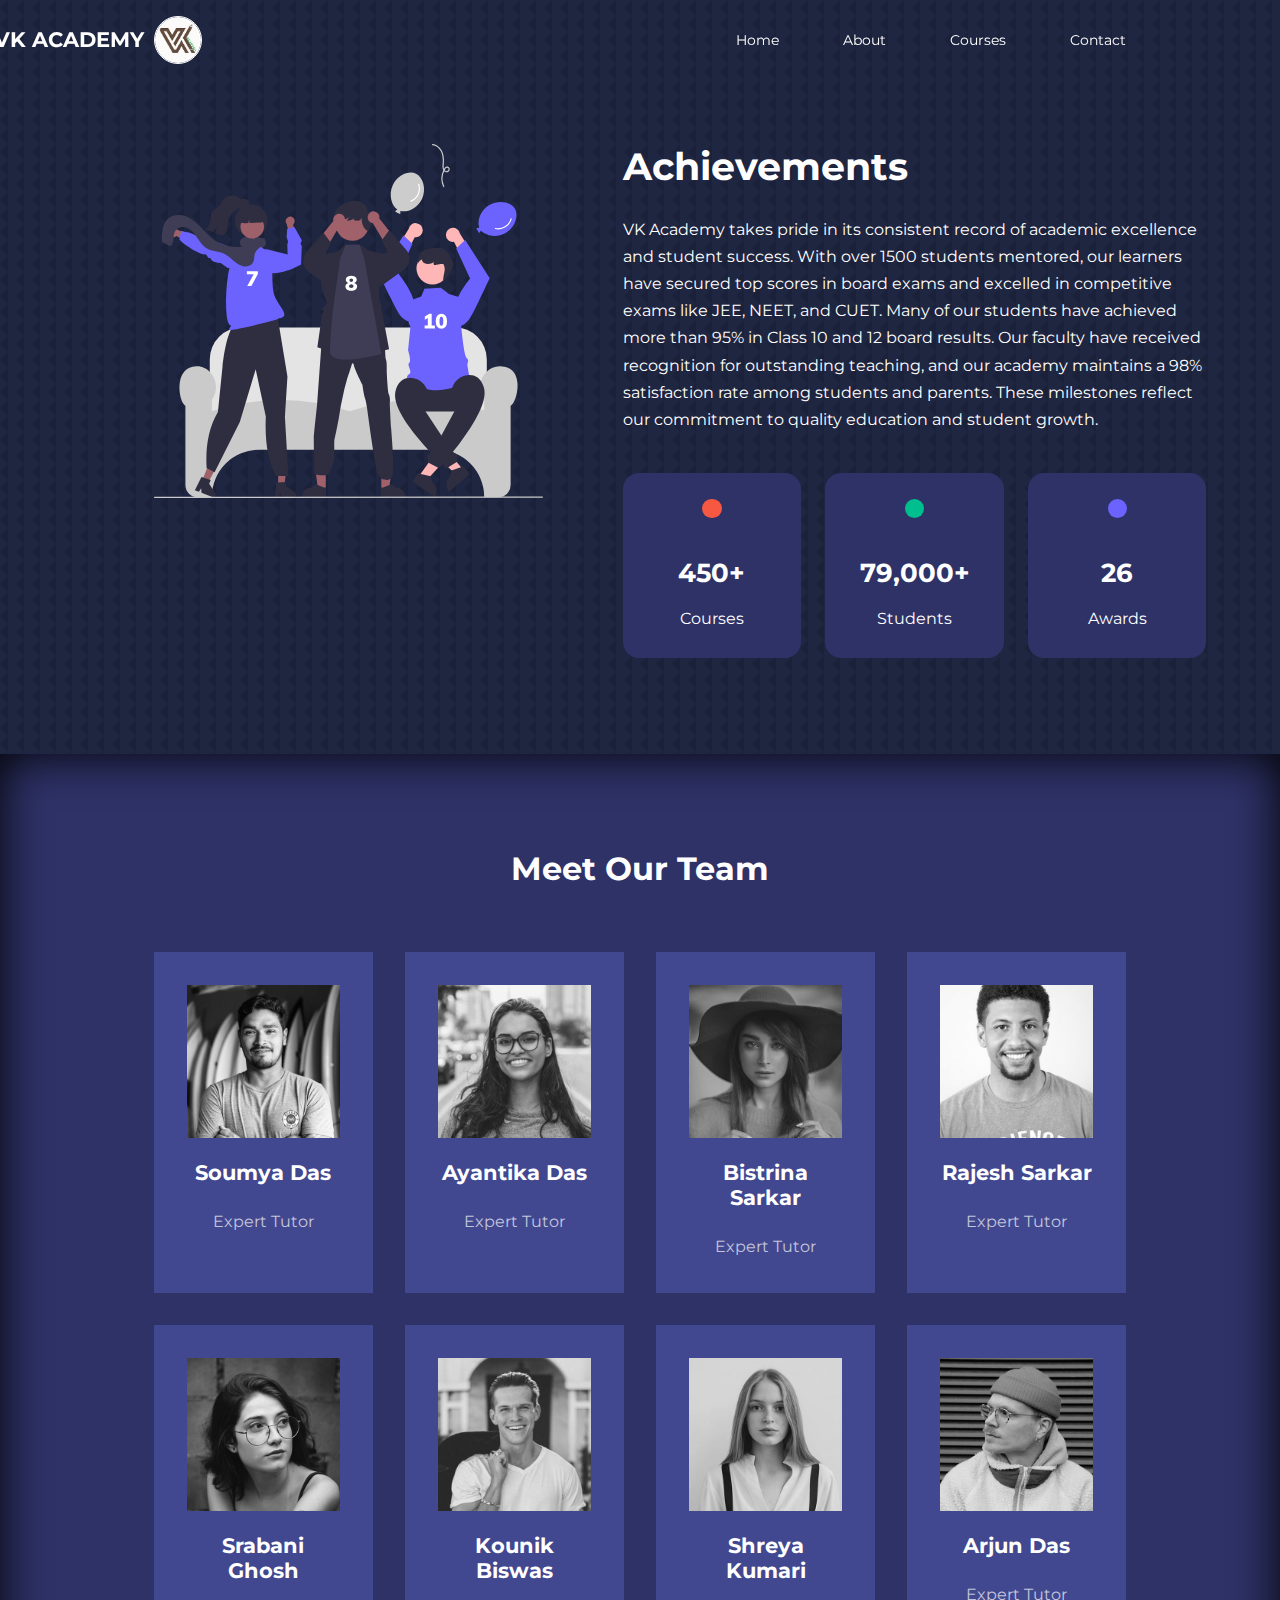
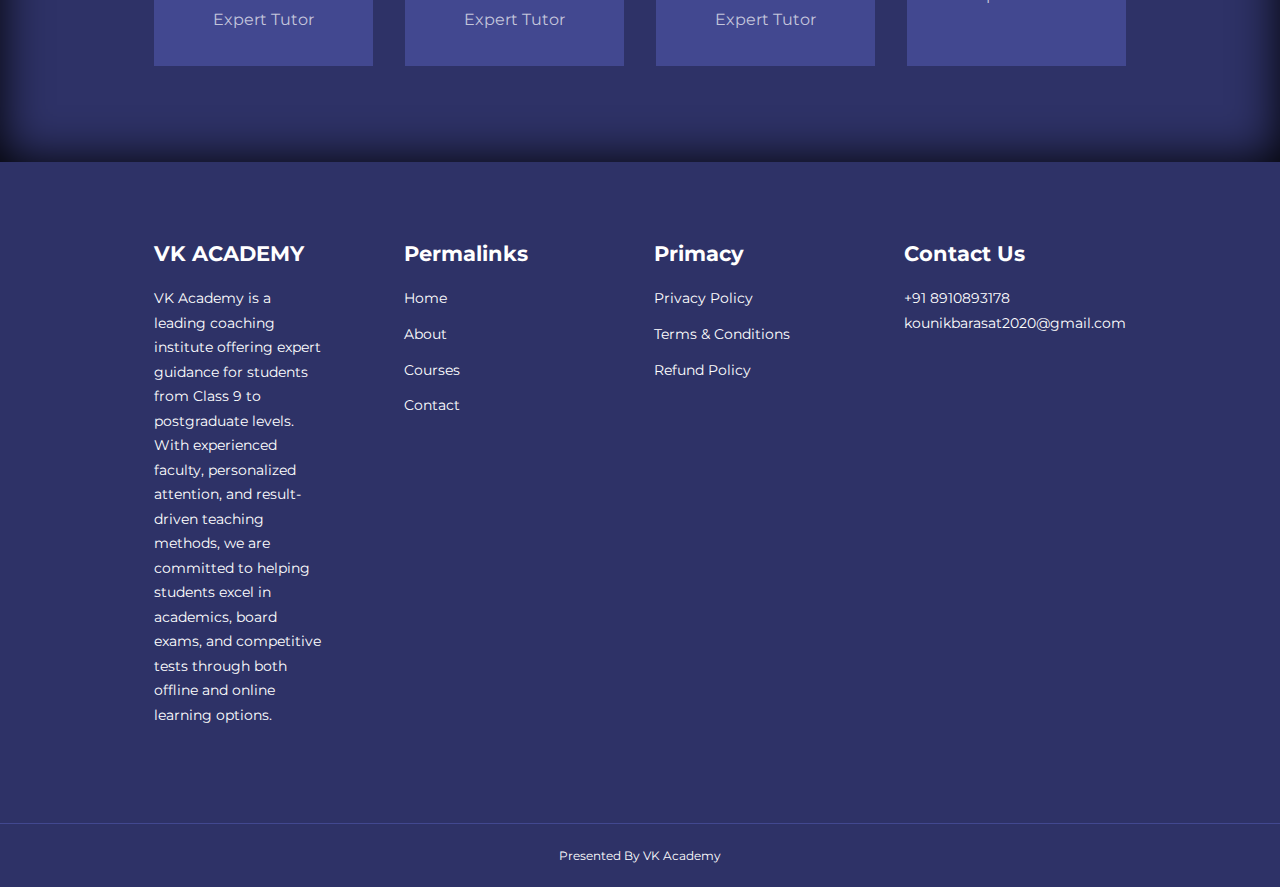
==== commit d70c893c: "email and phone no are changes" ====
--- a/about.html
+++ b/about.html
@@ -393,7 +393,7 @@
 
            <div>
             <p>+91 8910893178 </p>
-            <p>kounikbiswas3010@gmail.com</p>
+            <p>kounikbarasat2020@gmail.com</p>
            </div>
 
 
--- a/CSS/Styles.css
+++ b/CSS/Styles.css
@@ -150,6 +150,21 @@
 
 /*================ NAVBAR ======================= */
 
+.logo img {
+    width: 3rem;             /* around 48px */
+    height: 3rem;            /* same as width for a circle */
+    border-radius: 50%;      /* makes it circular */
+    object-fit: cover;       /* ensures image doesn't stretch */
+    border: 0.1rem solid white; /* optional white border */
+  }
+
+  .academy_name
+  {
+    margin-left:-50rem;
+  }
+
+
+
 nav
 {
     background:transaprent;
@@ -219,7 +234,6 @@
 
 
 }
-
 /* ===============Header===========*/
 
 header
@@ -258,6 +272,10 @@
 
 }
 
+.auto-text-animation
+{
+    margin:2rem 0 0 0;
+}
 
 
 /*=============================================== CATEGORIES ====================================== */
@@ -377,6 +395,19 @@
     font-size:0.85rem;
 }
 
+
+.free-demo-classes
+{
+    display:inline-block;
+
+    margin:0 0 0 2rem;
+} 
+
+.rupees1
+{
+    font-weight:700;
+}
+
 /*=============================================== COURSES ====================================== */
 
 
@@ -425,6 +456,42 @@
     margin:1.2rem 0 2rem;
 
     font-size: 0.9rem;;
+}
+
+
+.part1
+{   
+     display:flex;
+    gap:7rem;
+}
+
+.time1
+{
+    margin:0 0 0 1rem;
+}
+
+
+
+.uis-star
+{
+    color:yellow;
+}
+
+.part1-1
+{
+     display:flex;
+     margin-top:2rem;
+    
+}
+
+.mentor1
+{
+    margin-right:2rem;
+}
+
+.rupees1
+{
+    color:rgb(34, 211, 34);
 }
 
 
@@ -663,6 +730,11 @@
         font-size:1.8rem;
         color:var(--color-white);
         cursor:pointer;
+    }
+
+    nav .academy_name
+    {
+        margin-left:-30rem;
     }
 
     nav button#close-menu-btn
@@ -742,6 +814,10 @@
 
     }
 
+    .logo img {
+        width: 2.5rem;
+        height: 2.5rem;
+      }
 
 /*============================   HEADER     ===============*/
 
@@ -809,20 +885,20 @@
 }
 /*========================= MEDIA QUERIES (PHONES) ============================= */
 
-@media  screen and (max-width:600px)
-{
- .container
- {
-    width:var(--container-width-sm);
-
- }
-
- /*=========================Navbar ============================= */
-
- .nav_menu
- {
-    right:3%;
- }
+@media  screen and (max-width:768px)
+{
+    .container
+    {
+       width:var(--container-width-sm);
+   
+    }
+   
+    /*=========================Navbar ============================= */
+   
+    .nav_menu
+    {
+       right:3%;
+    }
 
  /*========================= HEADER ============================= */
 
